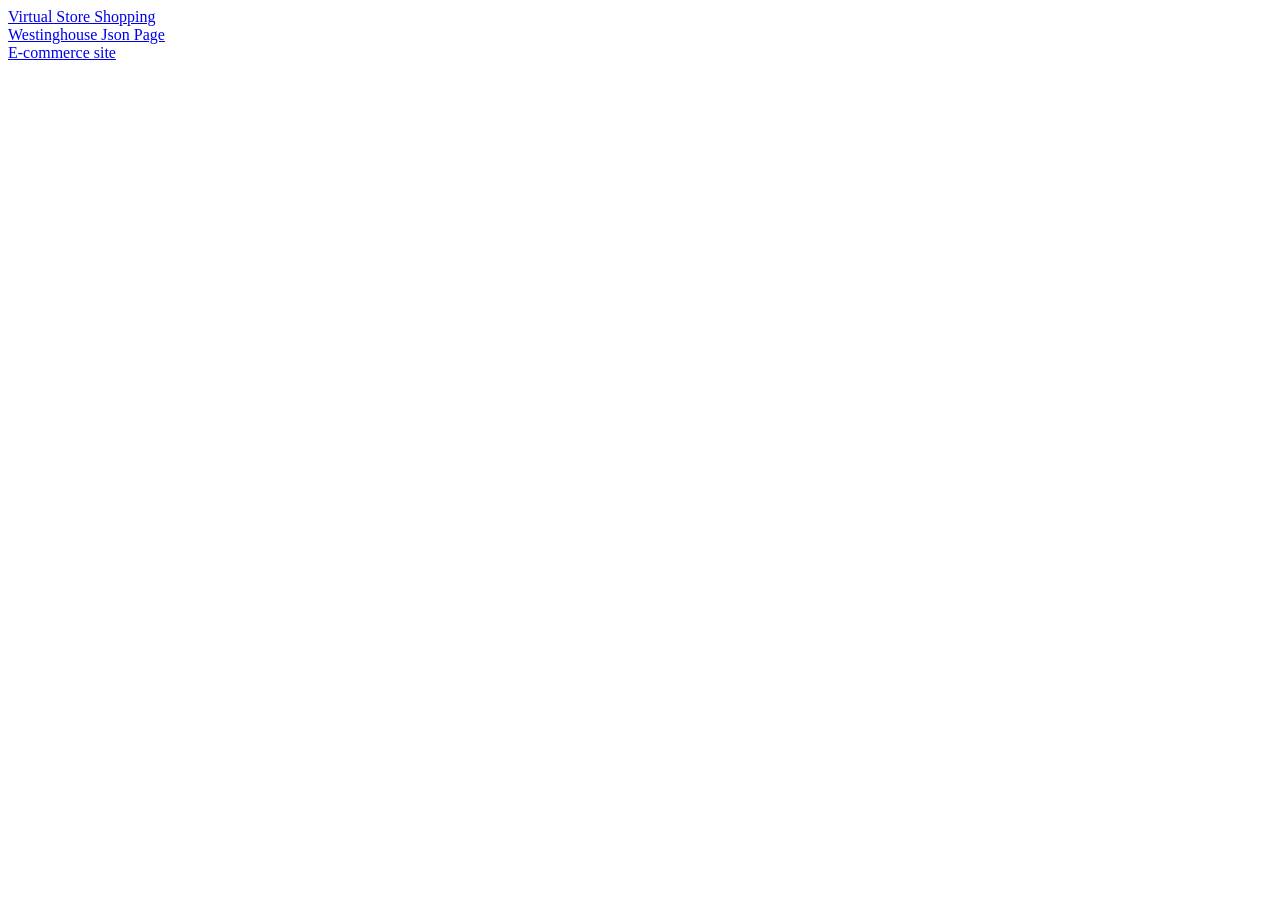
==== index.html @ e1179436 "Added links" ====
<!DOCTYPE html>
<html lang="en">
<head>
    <meta charset="UTF-8">
    <meta name="viewport" content="width=device-width, initial-scale=1.0">
    <title>Document</title>
</head>
<body>
<div class="container">
    <a href="https://virtual-store-shopping.vercel.app/">Virtual Store Shopping</a>
</div>
<div class="container">
    <a href="https://westinghouse-website.vercel.app/">Westinghouse Json Page</a>
</div>
<div class="container">
    <a href="https://e-commerce-project-two-omega.vercel.app/">E-commerce site</a>
</div>
</body>
</html>
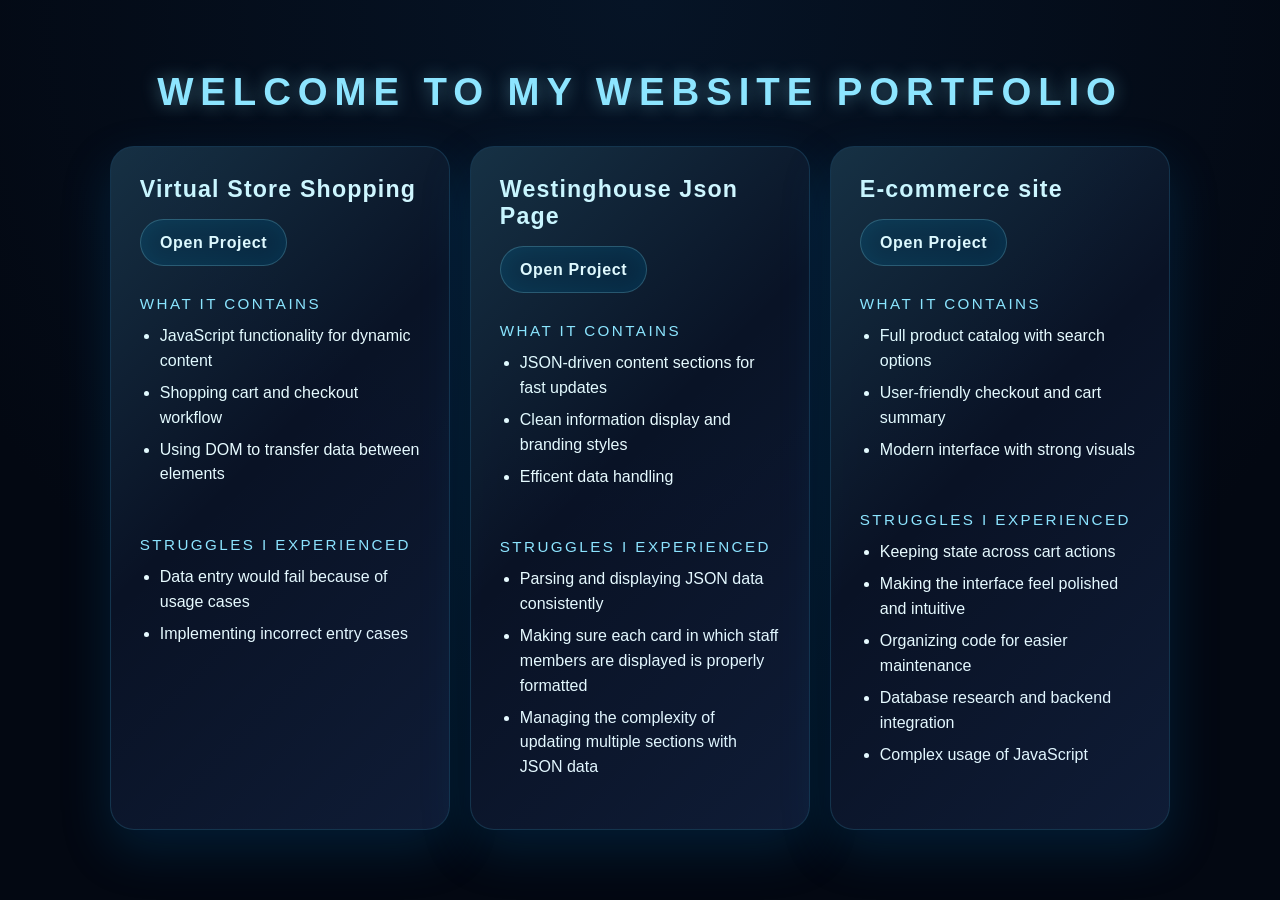
==== commit 49c988ab: "UI updated" ====
--- a/index.html
+++ b/index.html
@@ -3,17 +3,81 @@
 <head>
     <meta charset="UTF-8">
     <meta name="viewport" content="width=device-width, initial-scale=1.0">
-    <title>Document</title>
+    <title>Website Portfolio</title>
+    <link rel="stylesheet" href="styles.css">
 </head>
 <body>
-<div class="container">
-    <a href="https://virtual-store-shopping.vercel.app/">Virtual Store Shopping</a>
-</div>
-<div class="container">
-    <a href="https://westinghouse-website.vercel.app/">Westinghouse Json Page</a>
-</div>
-<div class="container">
-    <a href="https://e-commerce-project-two-omega.vercel.app/">E-commerce site</a>
-</div>
+    <h1>Welcome to my website portfolio</h1>
+    <div class="project-grid">
+        <article class="project-card">
+            <div class="project-head">
+                <h2>Virtual Store Shopping</h2>
+                <a class="project-link" href="https://virtual-store-shopping.vercel.app/">Open Project</a>
+            </div>
+            <div class="project-block">
+                <p class="project-label">What it contains</p>
+                <ul>
+                    <li>JavaScript functionality for dynamic content</li>
+                    <li>Shopping cart and checkout workflow</li>
+                    <li>Using DOM to transfer data between elements</li>
+                </ul>
+            </div>
+            <div class="project-block">
+                <p class="project-label">Struggles I experienced</p>
+                <ul>
+                    <li>Data entry would fail because of usage cases</li>
+                    <li>Implementing incorrect entry cases</li>
+                </ul>
+            </div>
+        </article>
+
+        <article class="project-card">
+            <div class="project-head">
+                <h2>Westinghouse Json Page</h2>
+                <a class="project-link" href="https://westinghouse-website.vercel.app/">Open Project</a>
+            </div>
+            <div class="project-block">
+                <p class="project-label">What it contains</p>
+                <ul>
+                    <li>JSON-driven content sections for fast updates</li>
+                    <li>Clean information display and branding styles</li>
+                    <li>Efficent data handling</li>
+                </ul>
+            </div>
+            <div class="project-block">
+                <p class="project-label">Struggles I experienced</p>
+                <ul>
+                    <li>Parsing and displaying JSON data consistently</li>
+                    <li>Making sure each card in which staff members are displayed is properly formatted</li>
+                    <li>Managing the complexity of updating multiple sections with JSON data</li>
+                </ul>
+            </div>
+        </article>
+
+        <article class="project-card">
+            <div class="project-head">
+                <h2>E-commerce site</h2>
+                <a class="project-link" href="https://e-commerce-project-two-omega.vercel.app/">Open Project</a>
+            </div>
+            <div class="project-block">
+                <p class="project-label">What it contains</p>
+                <ul>
+                    <li>Full product catalog with search options</li>
+                    <li>User-friendly checkout and cart summary</li>
+                    <li>Modern interface with strong visuals</li>
+                </ul>
+            </div>
+            <div class="project-block">
+                <p class="project-label">Struggles I experienced</p>
+                <ul>
+                    <li>Keeping state across cart actions</li>
+                    <li>Making the interface feel polished and intuitive</li>
+                    <li>Organizing code for easier maintenance</li>
+                    <li>Database research and backend integration</li>
+                    <li>Complex usage of JavaScript</li>
+                </ul>
+            </div>
+        </article>
+    </div>
 </body>
 </html>
--- a/styles.css
+++ b/styles.css
@@ -0,0 +1,128 @@
+* {
+    box-sizing: border-box;
+}
+
+body {
+    margin: 0;
+    min-height: 100vh;
+    background: radial-gradient(circle at top, #061426, #030812 70%);
+    color: #d4f7ff;
+    font-family: 'Segoe UI', Tahoma, Geneva, Verdana, sans-serif;
+    display: flex;
+    flex-direction: column;
+    align-items: center;
+    justify-content: center;
+    padding: 2rem 1rem;
+}
+
+h1 {
+    margin: 0 0 2rem;
+    font-size: clamp(2rem, 3vw, 3.2rem);
+    letter-spacing: 0.18em;
+    text-transform: uppercase;
+    text-align: center;
+    color: #8de5ff;
+    text-shadow: 0 0 18px rgba(141, 229, 255, 0.4);
+}
+
+.project-grid {
+    display: flex;
+    flex-wrap: wrap;
+    justify-content: center;
+    gap: 1.25rem;
+    width: min(100%, 1300px);
+}
+
+.project-card {
+    position: relative;
+    flex: 1 1 320px;
+    max-width: 340px;
+    min-height: 320px;
+    padding: 1.8rem;
+    border-radius: 24px;
+    background: rgba(10, 20, 40, 0.92);
+    border: 1px solid rgba(75, 203, 255, 0.18);
+    box-shadow: 0 20px 50px rgba(0, 104, 172, 0.22), inset 0 0 1px rgba(255, 255, 255, 0.08);
+    overflow: hidden;
+    transition: transform 0.35s ease, box-shadow 0.35s ease;
+    display: flex;
+    flex-direction: column;
+    gap: 1rem;
+}
+
+.project-card::before {
+    content: '';
+    position: absolute;
+    inset: 0;
+    background: linear-gradient(135deg, rgba(102, 233, 255, 0.14), transparent 45%, rgba(85, 145, 255, 0.08));
+    pointer-events: none;
+}
+
+.project-card:hover {
+    transform: translateY(-10px) scale(1.02);
+    box-shadow: 0 28px 70px rgba(0, 120, 210, 0.3), inset 0 0 28px rgba(86, 239, 255, 0.12);
+}
+
+.project-head {
+    display: flex;
+    flex-direction: column;
+    gap: 1rem;
+}
+
+.project-head h2 {
+    margin: 0;
+    font-size: 1.45rem;
+    letter-spacing: 0.05em;
+    color: #d4f7ff;
+}
+
+.project-link {
+    align-self: flex-start;
+    display: inline-block;
+    color: #e8fbff;
+    text-decoration: none;
+    font-weight: 700;
+    letter-spacing: 0.04em;
+    padding: 0.85rem 1.2rem;
+    border-radius: 999px;
+    background: rgba(4, 33, 58, 0.92);
+    border: 1px solid rgba(141, 229, 255, 0.24);
+    box-shadow: inset 0 0 20px rgba(0, 178, 255, 0.08);
+    transition: transform 0.2s ease, background 0.2s ease, color 0.2s ease;
+}
+
+.project-link:hover {
+    background: rgba(0, 170, 255, 0.95);
+    color: #fff;
+    transform: translateY(-2px);
+}
+
+.project-block {
+    padding: 0.8rem 0;
+}
+
+.project-label {
+    margin: 0 0 0.75rem;
+    font-size: 0.95rem;
+    text-transform: uppercase;
+    letter-spacing: 0.16em;
+    color: #8de5ff;
+}
+
+.project-block ul {
+    margin: 0;
+    padding-left: 1.25rem;
+    color: #e8fbff;
+    list-style-type: disc;
+}
+
+.project-block li {
+    margin: 0.45rem 0;
+    line-height: 1.55;
+}
+
+@media (max-width: 720px) {
+    .project-card {
+        max-width: 100%;
+    }
+}
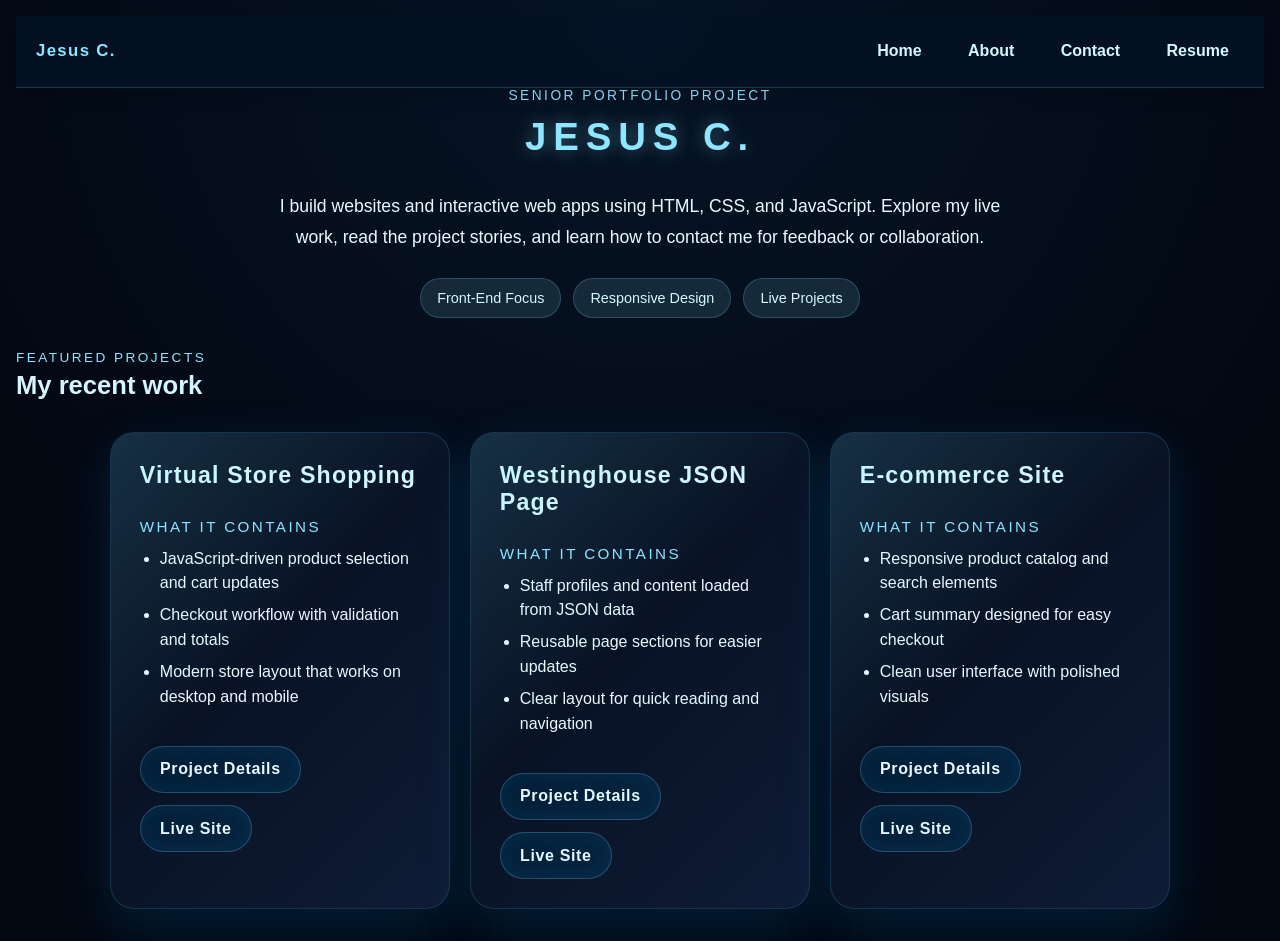
==== commit ab202216: "Updated UI and screenshots for the virtual store project to better reflect the final design and user" ====
--- a/index.html
+++ b/index.html
@@ -7,77 +7,91 @@
     <link rel="stylesheet" href="styles.css">
 </head>
 <body>
-    <h1>Welcome to my website portfolio</h1>
-    <div class="project-grid">
-        <article class="project-card">
-            <div class="project-head">
-                <h2>Virtual Store Shopping</h2>
-                <a class="project-link" href="https://virtual-store-shopping.vercel.app/">Open Project</a>
+    <nav class="site-nav">
+        <div class="nav-inner">
+            <a class="nav-brand" href="index.html">Jesus C.</a>
+            <div class="nav-links">
+                <a href="index.html">Home</a>
+                <a href="about.html">About</a>
+                <a href="contact.html">Contact</a>
+                <a href="resume.html">Resume</a>
             </div>
-            <div class="project-block">
-                <p class="project-label">What it contains</p>
-                <ul>
-                    <li>JavaScript functionality for dynamic content</li>
-                    <li>Shopping cart and checkout workflow</li>
-                    <li>Using DOM to transfer data between elements</li>
-                </ul>
+        </div>
+    </nav>
+    <main class="page-content">
+        <section class="hero">
+            <p class="eyebrow">Senior Portfolio Project</p>
+            <h1>Jesus C.</h1>
+            <p class="hero-copy">I build websites and interactive web apps using HTML, CSS, and JavaScript. Explore my live work, read the project stories, and learn how to contact me for feedback or collaboration.</p>
+            <div class="hero-badges">
+                <span>Front-End Focus</span>
+                <span>Responsive Design</span>
+                <span>Live Projects</span>
             </div>
-            <div class="project-block">
-                <p class="project-label">Struggles I experienced</p>
-                <ul>
-                    <li>Data entry would fail because of usage cases</li>
-                    <li>Implementing incorrect entry cases</li>
-                </ul>
+        </section>
+
+        <section class="project-section" id="projects">
+            <div class="section-header">
+                <p class="section-label">Featured Projects</p>
+                <h2>My recent work</h2>
             </div>
-        </article>
 
-        <article class="project-card">
-            <div class="project-head">
-                <h2>Westinghouse Json Page</h2>
-                <a class="project-link" href="https://westinghouse-website.vercel.app/">Open Project</a>
+            <div class="project-grid">
+                <article class="project-card">
+                    <div class="project-head">
+                        <h2>Virtual Store Shopping</h2>
+                    </div>
+                    <div class="project-block">
+                        <p class="project-label">What it contains</p>
+                        <ul>
+                            <li>JavaScript-driven product selection and cart updates</li>
+                            <li>Checkout workflow with validation and totals</li>
+                            <li>Modern store layout that works on desktop and mobile</li>
+                        </ul>
+                    </div>
+                    <div class="project-links">
+                        <a class="project-link" href="project-virtual-store.html">Project Details</a>
+                        <a class="project-link project-secondary" href="https://virtual-store-shopping-1e1y.vercel.app/" target="_blank" rel="noopener">Live Site</a>
+                    </div>
+                </article>
+
+                <article class="project-card">
+                    <div class="project-head">
+                        <h2>Westinghouse JSON Page</h2>
+                    </div>
+                    <div class="project-block">
+                        <p class="project-label">What it contains</p>
+                        <ul>
+                            <li>Staff profiles and content loaded from JSON data</li>
+                            <li>Reusable page sections for easier updates</li>
+                            <li>Clear layout for quick reading and navigation</li>
+                        </ul>
+                    </div>
+                    <div class="project-links">
+                        <a class="project-link" href="project-westinghouse.html">Project Details</a>
+                        <a class="project-link project-secondary" href="https://westinghouse-website-6ohl-led4k7hti-jesus-projects-635bebba.vercel.app/staff-dynamic.html" target="_blank" rel="noopener">Live Site</a>
+                    </div>
+                </article>
+
+                <article class="project-card">
+                    <div class="project-head">
+                        <h2>E-commerce Site</h2>
+                    </div>
+                    <div class="project-block">
+                        <p class="project-label">What it contains</p>
+                        <ul>
+                            <li>Responsive product catalog and search elements</li>
+                            <li>Cart summary designed for easy checkout</li>
+                            <li>Clean user interface with polished visuals</li>
+                        </ul>
+                    </div>
+                    <div class="project-links">
+                        <a class="project-link" href="project-ecommerce.html">Project Details</a>
+                        <a class="project-link project-secondary" href="https://e-commerce-project-jesusc315-jesus-projects-635bebba.vercel.app/" target="_blank" rel="noopener">Live Site</a>
+                    </div>
+                </article>
             </div>
-            <div class="project-block">
-                <p class="project-label">What it contains</p>
-                <ul>
-                    <li>JSON-driven content sections for fast updates</li>
-                    <li>Clean information display and branding styles</li>
-                    <li>Efficent data handling</li>
-                </ul>
-            </div>
-            <div class="project-block">
-                <p class="project-label">Struggles I experienced</p>
-                <ul>
-                    <li>Parsing and displaying JSON data consistently</li>
-                    <li>Making sure each card in which staff members are displayed is properly formatted</li>
-                    <li>Managing the complexity of updating multiple sections with JSON data</li>
-                </ul>
-            </div>
-        </article>
-
-        <article class="project-card">
-            <div class="project-head">
-                <h2>E-commerce site</h2>
-                <a class="project-link" href="https://e-commerce-project-two-omega.vercel.app/">Open Project</a>
-            </div>
-            <div class="project-block">
-                <p class="project-label">What it contains</p>
-                <ul>
-                    <li>Full product catalog with search options</li>
-                    <li>User-friendly checkout and cart summary</li>
-                    <li>Modern interface with strong visuals</li>
-                </ul>
-            </div>
-            <div class="project-block">
-                <p class="project-label">Struggles I experienced</p>
-                <ul>
-                    <li>Keeping state across cart actions</li>
-                    <li>Making the interface feel polished and intuitive</li>
-                    <li>Organizing code for easier maintenance</li>
-                    <li>Database research and backend integration</li>
-                    <li>Complex usage of JavaScript</li>
-                </ul>
-            </div>
-        </article>
-    </div>
+        </section>
+    </main>
 </body>
 </html>
--- a/styles.css
+++ b/styles.css
@@ -11,8 +11,180 @@
     display: flex;
     flex-direction: column;
     align-items: center;
+    justify-content: flex-start;
+    padding: 1rem 1rem 2rem;
+}
+
+.site-nav {
+    width: 100%;
+    background: rgba(4, 18, 36, 0.95);
+    border-bottom: 1px solid rgba(141, 229, 255, 0.18);
+    box-shadow: 0 4px 20px rgba(0, 0, 0, 0.18);
+    position: sticky;
+    top: 0;
+    z-index: 10;
+}
+
+.nav-inner {
+    width: min(100%, 1300px);
+    margin: 0 auto;
+    padding: 1rem 1.25rem;
+    display: flex;
+    align-items: center;
+    justify-content: space-between;
+    gap: 1rem;
+}
+
+.nav-brand {
+    color: #8de5ff;
+    text-decoration: none;
+    font-size: 1.05rem;
+    font-weight: 700;
+    letter-spacing: 0.08em;
+}
+
+.nav-links {
+    display: flex;
+    align-items: center;
+    gap: 1rem;
+    flex-wrap: wrap;
+}
+
+.nav-links a {
+    color: #d4f7ff;
+    text-decoration: none;
+    font-weight: 600;
+    padding: 0.65rem 0.95rem;
+    border-radius: 999px;
+    transition: background 0.2s ease, transform 0.2s ease;
+}
+
+.nav-links a:hover {
+    background: rgba(141, 229, 255, 0.14);
+    transform: translateY(-1px);
+}
+
+.page-content {
+    width: min(100%, 1300px);
+}
+
+.hero {
+    text-align: center;
+    max-width: 900px;
+    margin: 0 auto 2rem;
+    padding: 0 1rem;
+}
+
+.eyebrow {
+    margin: 0 0 0.75rem;
+    color: #8de5ff;
+    text-transform: uppercase;
+    letter-spacing: 0.18em;
+    font-size: 0.86rem;
+}
+
+.hero-copy {
+    margin: 0 auto;
+    max-width: 760px;
+    line-height: 1.8;
+    font-size: clamp(1rem, 1.5vw, 1.1rem);
+    color: #e8fbff;
+}
+
+.hero-badges {
+    margin-top: 1.5rem;
+    display: inline-flex;
+    flex-wrap: wrap;
     justify-content: center;
-    padding: 2rem 1rem;
+    gap: 0.75rem;
+}
+
+.hero-badges span {
+    background: rgba(141, 229, 255, 0.12);
+    padding: 0.7rem 1rem;
+    border-radius: 999px;
+    font-size: 0.9rem;
+    color: #d4f7ff;
+    border: 1px solid rgba(141, 229, 255, 0.2);
+}
+
+.section-header,
+.about-section,
+.contact-section,
+.about-actions,
+.contact-card {
+    margin-bottom: 2rem;
+}
+
+.section-label {
+    margin: 0 0 0.35rem;
+    text-transform: uppercase;
+    letter-spacing: 0.18em;
+    color: #8de5ff;
+    font-size: 0.85rem;
+}
+
+.section-header h2,
+.about-section h2,
+.contact-card h2 {
+    margin: 0;
+    font-size: clamp(1.5rem, 2vw, 2rem);
+}
+
+.about-section ul,
+.contact-list {
+    margin: 1rem 0 0;
+    padding-left: 1.25rem;
+    color: #e8fbff;
+}
+
+.about-section li {
+    margin: 0.6rem 0;
+    line-height: 1.7;
+}
+
+.about-actions {
+    display: flex;
+    flex-wrap: wrap;
+    gap: 1rem;
+    justify-content: center;
+}
+
+.button {
+    display: inline-block;
+    background: rgba(4, 33, 58, 0.95);
+    color: #e8fbff;
+    text-decoration: none;
+    font-weight: 700;
+    padding: 0.9rem 1.4rem;
+    border-radius: 999px;
+    border: 1px solid rgba(141, 229, 255, 0.2);
+    transition: transform 0.2s ease, background 0.2s ease;
+}
+
+.button:hover {
+    background: rgba(0, 170, 255, 0.95);
+    transform: translateY(-2px);
+}
+
+.button.button-secondary {
+    background: transparent;
+    border-color: rgba(255, 255, 255, 0.16);
+}
+
+.contact-list li {
+    margin: 0.8rem 0;
+    line-height: 1.8;
+}
+
+.project-links {
+    display: flex;
+    flex-wrap: wrap;
+    gap: 0.75rem;
+}
+
+.project-secondary {
+    background: rgba(141, 229, 255, 0.14);
 }
 
 h1 {
@@ -31,6 +203,26 @@
     justify-content: center;
     gap: 1.25rem;
     width: min(100%, 1300px);
+}
+
+.screenshot-grid {
+    display: grid;
+    grid-template-columns: repeat(auto-fit, minmax(260px, 1fr));
+    gap: 1rem;
+    align-items: stretch;
+}
+
+.screenshot-card {
+    background: rgba(10, 20, 40, 0.95);
+    border: 1px solid rgba(141, 229, 255, 0.18);
+    border-radius: 20px;
+    overflow: hidden;
+}
+
+.screenshot-card img {
+    width: 100%;
+    display: block;
+    height: auto;
 }
 
 .project-card {
